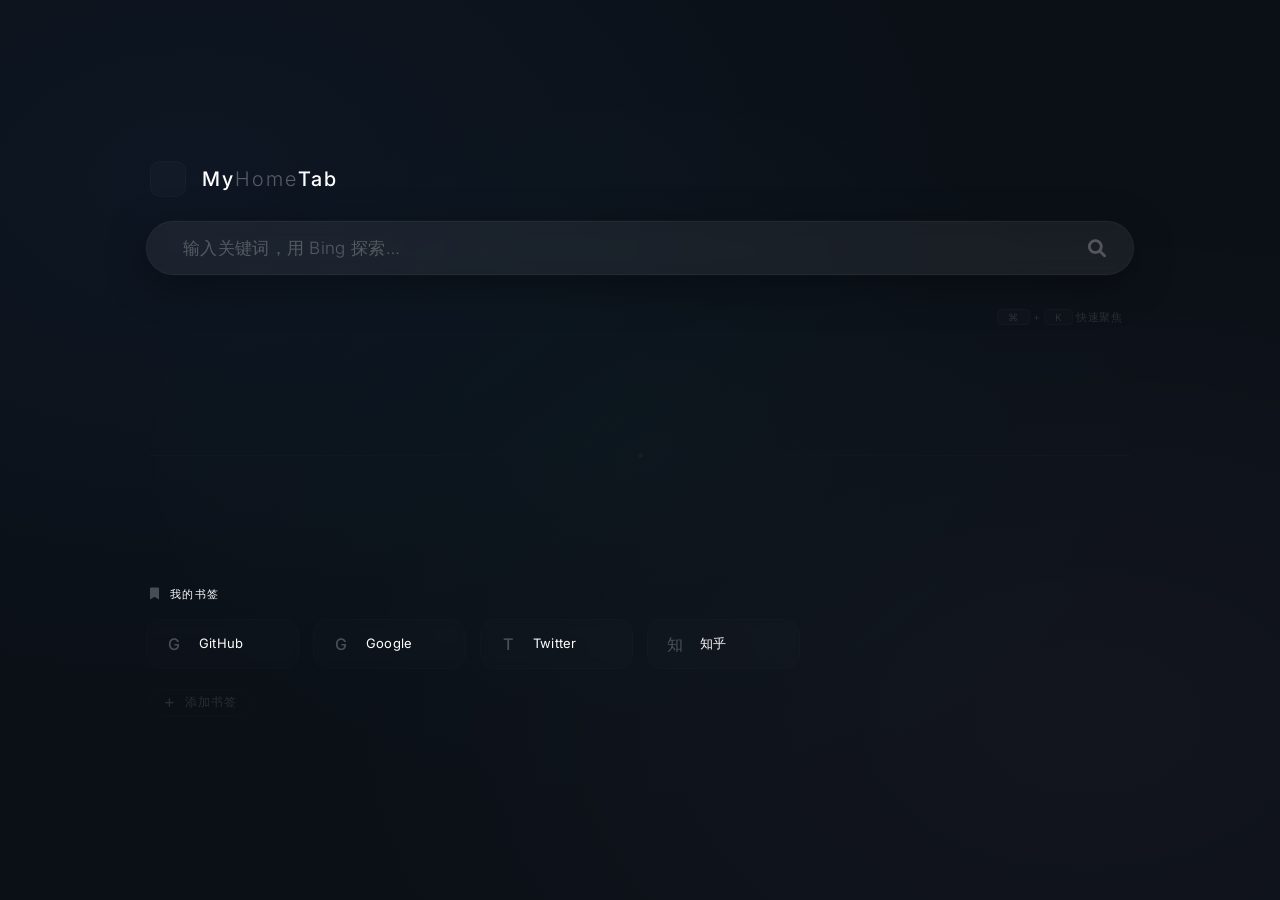
==== index.html @ f6739298 "Add files via upload" ====
<!DOCTYPE html>
<html lang="zh-CN">
<head>
    <meta charset="UTF-8" />
    <meta name="viewport" content="width=device-width, initial-scale=1.0" />
    <title>MyHomeTab</title>

    <!-- ===== 外部样式 ===== -->
    <link rel="stylesheet" href="styles.css" />

    <!-- ===== Font Awesome 图标库 ===== -->
    <link rel="stylesheet" href="https://cdnjs.cloudflare.com/ajax/libs/font-awesome/6.0.0-beta3/css/all.min.css" />

    <!-- ===== Google Font: Inter ===== -->
    <link rel="preconnect" href="https://fonts.googleapis.com" />
    <link rel="preconnect" href="https://fonts.gstatic.com" crossorigin />
    <link href="https://fonts.googleapis.com/css2?family=Inter:opsz,wght@14..32,300;14..32,400;14..32,500;14..32,600&display=swap" rel="stylesheet" />
</head>
<body>

    <!-- ============================================================
    HTML 结构
    ============================================================ -->
    <div class="home">

        <!-- ===== 标题 ===== -->
        <header class="brand">
            <div class="logo-icon">
                <i class="fas fa-command"></i>
            </div>
            <div class="title-text">My<span>Home</span>Tab</div>
        </header>

        <!-- ===== 搜索栏 ===== -->
        <div class="search-wrapper">
            <input
            type="text"
            id="searchInput"
            placeholder="输入关键词，用 Bing 探索…"
            autofocus
            />
            <i class="fas fa-search search-icon"></i>
        </div>
        <div class="search-hint">
            <kbd>⌘</kbd> + <kbd>K</kbd> 快速聚焦
        </div>

        <!-- ===== 分隔 ===== -->
        <div class="divider">
            <span class="line"></span>
            <span class="dot"></span>
            <span class="line-right"></span>
        </div>

        <!-- ===== 书签 ===== -->
        <section class="bookmarks-section">
            <div class="bookmarks-header">
                <span class="left">
                    <i class="fas fa-bookmark"></i> 我的书签
                </span>
            </div>

            <!-- 书签网格 -->
            <div id="bookmarksGrid" class="bookmarks-grid">
                <!-- 由 JavaScript 动态渲染 -->
            </div>

            <!-- 添加书签：折叠 -->
            <div class="add-bookmark-toggle">
                <button class="toggle-btn" id="toggleAddBtn">
                    <i class="fas fa-plus" id="toggleIcon"></i> 添加书签
                </button>
            </div>

            <div class="add-bookmark-panel" id="addPanel">
                <div class="add-bookmark-form">
                    <input
                    type="text"
                    id="newBookmarkName"
                    placeholder="名称"
                    maxlength="30"
                    />
                    <input
                    type="text"
                    id="newBookmarkUrl"
                    placeholder="网址"
                    />
                    <button class="add-btn" id="addBookmarkBtn">
                        <i class="fas fa-plus"></i> 添加
                    </button>
                </div>
            </div>
        </section>

    </div>

    <!-- ===== 外部 JavaScript ===== -->
    <script src="script.js"></script>
</body>
</html>
---- styles.css ----
/* ============================================================
 *  styles.css — 仅改排版 · 颜色/背景/字体全保留
 *  ============================================================ */

/* ---------- 全局重置 ---------- */
* {
    margin: 0;
    padding: 0;
    box-sizing: border-box;
}

body {
    font-family: 'Inter', -apple-system, BlinkMacSystemFont, 'Segoe UI', Roboto, sans-serif;
    min-height: 100vh;
    display: flex;
    justify-content: center;
    align-items: center;
    padding: 40px 32px;           /* 改：外间距更舒展 */
    background: #0b1017;
    background-image:
    radial-gradient(ellipse at 15% 20%, rgba(56, 139, 253, 0.05) 0%, transparent 50%),
    radial-gradient(ellipse at 85% 80%, rgba(255, 182, 255, 0.03) 0%, transparent 50%),
    radial-gradient(ellipse at 50% 50%, rgba(0, 230, 200, 0.02) 0%, transparent 60%);
    background-attachment: fixed;
    color: #ffffff;
    line-height: 1.5;
}

/* ---------- 主容器 ---------- */
.home {
    max-width: 1000px;            /* 改：稍微放宽 */
    width: 100%;
    display: flex;
    flex-direction: column;
    gap: 28px;                   /* 改：增大整体间距 */
    padding: 0 6px;
}

/* ---------- 标题 ---------- */
.brand {
    display: flex;
    align-items: center;
    gap: 16px;                   /* 改：稍宽 */
    user-select: none;
    padding: 0 4px;
    margin-top: -8px;
}

.brand .logo-icon {
    width: 36px;                 /* 改：略大一点 */
    height: 36px;
    border-radius: 10px;
    background: rgba(255, 255, 255, 0.02);
    display: flex;
    align-items: center;
    justify-content: center;
    font-size: 16px;
    color: #ffffff;
    border: 1px solid rgba(255, 255, 255, 0.02);
    flex-shrink: 0;
}

.brand .title-text {
    font-size: 20px;             /* 改：稍大 */
    font-weight: 500;
    letter-spacing: 2px;         /* 改：字距略增 */
    color: #ffffff;
}

.brand .title-text span {
    font-weight: 300;
    color: rgba(255, 255, 255, 0.3);
}

.brand .badge {
    margin-left: auto;
    font-size: 9px;
    font-weight: 400;
    letter-spacing: 1.5px;
    color: #ffffff;
    padding: 2px 14px;           /* 改：左右内边距略增 */
    border-radius: 30px;
    border: 1px solid rgba(255, 255, 255, 0.02);
    background: rgba(255, 255, 255, 0.01);
    text-transform: uppercase;
}

/* ---------- 搜索栏 ---------- */
.search-wrapper {
    position: relative;
    width: 100%;
    margin-top: -4px;            /* 改：微调 */
}

.search-wrapper input {
    width: 100%;
    padding: 16px 32px 16px 36px; /* 改：内边距更宽松 */
    border: none;
    border-radius: 48px;
    background: rgba(255, 255, 255, 0.04);
    backdrop-filter: blur(8px);
    color: #ffffff;
    font-size: 17px;
    font-weight: 400;
    outline: none;
    transition: all 0.3s ease;
    border: 1px solid rgba(255, 255, 255, 0.02);
    box-shadow: 0 6px 28px rgba(0, 0, 0, 0.25);
    letter-spacing: 0.3px;
    font-family: 'Inter', sans-serif;
}

.search-wrapper input::placeholder {
    color: rgba(255, 255, 255, 0.25);
    font-weight: 300;
}

.search-wrapper input:focus {
    background: rgba(255, 255, 255, 0.06);
    border-color: rgba(255, 255, 255, 0.04);
    box-shadow: 0 10px 40px rgba(0, 0, 0, 0.35), 0 0 0 1px rgba(255, 255, 255, 0.02);
}

.search-wrapper .search-icon {
    position: absolute;
    right: 28px;                /* 改：微调 */
    top: 50%;
    transform: translateY(-50%);
    color: rgba(255, 255, 255, 0.12);
    font-size: 18px;            /* 改：略大 */
    pointer-events: none;
    transition: color 0.3s;
}

.search-wrapper:focus-within .search-icon {
    color: rgba(255, 255, 255, 0.25);
}

.search-hint {
    text-align: right;
    font-size: 11px;
    font-weight: 300;
    color: rgba(255, 255, 255, 0.12);
    letter-spacing: 0.5px;
    margin-top: 6px;            /* 改：增加上间距 */
    padding-right: 12px;        /* 改：微调 */
}

.search-hint kbd {
    background: rgba(255, 255, 255, 0.01);
    padding: 1px 10px;
    border-radius: 4px;
    font-size: 10px;
    color: rgba(255, 255, 255, 0.15);
    border: 1px solid rgba(255, 255, 255, 0.02);
    font-family: 'Inter', sans-serif;
}

/* ---------- 分隔 ---------- */
.divider {
    display: flex;
    align-items: center;
    gap: 18px;                  /* 改：间距拉大 */
    padding: 0 4px;
    margin-top: 100px;           /* 改：上下间距调小，更紧凑 */
    margin-bottom: 100px;
}

.divider .line {
    flex: 1;
    height: 1px;
    background: linear-gradient(to right, rgba(255, 255, 255, 0.02), rgba(255, 255, 255, 0.00));
}

.divider .dot {
    width: 5px;                 /* 改：稍大 */
    height: 5px;
    border-radius: 50%;
    background: rgba(255, 255, 255, 0.03);
    flex-shrink: 0;
}

.divider .line-right {
    flex: 1;
    height: 1px;
    background: linear-gradient(to left, rgba(255, 255, 255, 0.02), rgba(255, 255, 255, 0.00));
}

/* ---------- 书签区域 ---------- */
.bookmarks-section {
    display: flex;
    flex-direction: column;
    gap: 16px;                  /* 改：增大间距 */
}

.bookmarks-header {
    display: flex;
    justify-content: space-between;
    align-items: center;
    padding: 0 4px;             /* 改：微调 */
    color: #ffffff;
    font-size: 11px;
    font-weight: 400;
    letter-spacing: 1.2px;
    text-transform: uppercase;
}

.bookmarks-header .left {
    display: flex;
    align-items: center;
    gap: 10px;                  /* 改：稍宽 */
}

.bookmarks-header .left i {
    font-size: 12px;
    opacity: 0.25;
}

.bookmarks-header .right {
    font-size: 9px;
    letter-spacing: 1px;
    color: rgba(255, 255, 255, 0.08);
}

/* ---------- 书签网格（横屏多列） ---------- */
.bookmarks-grid {
    display: grid;
    grid-template-columns: repeat(auto-fill, minmax(140px, 1fr)); /* 改：最小列宽加大，减少列数更宽松 */
    gap: 14px;                  /* 改：间距加大 */
}

.bookmark-item {
    display: flex;
    align-items: center;
    gap: 12px;                  /* 改：间距加大 */
    background: rgba(255, 255, 255, 0.01);
    border-radius: 14px;
    padding: 12px 16px 12px 14px; /* 改：内边距更舒服 */
    border: 1px solid rgba(255, 255, 255, 0.01);
    transition: all 0.25s ease;
    text-decoration: none;
    color: #ffffff;
    font-size: 13px;
    font-weight: 400;
    backdrop-filter: blur(4px);
    position: relative;
}

.bookmark-item:hover {
    background: rgba(255, 255, 255, 0.03);
    border-color: rgba(255, 255, 255, 0.02);
    transform: translateY(-2px);
    box-shadow: 0 6px 20px rgba(0, 0, 0, 0.2);
    color: #ffffff;
}

.bookmark-item .bookmark-icon {
    font-size: 16px;
    font-weight: 500;
    color: rgba(255, 255, 255, 0.25);
    width: 26px;                /* 改：稍宽 */
    text-align: center;
    flex-shrink: 0;
}

.bookmark-item:hover .bookmark-icon {
    color: rgba(255, 255, 255, 0.4);
}

.bookmark-item .bookmark-name {
    flex: 1;
    white-space: nowrap;
    overflow: hidden;
    text-overflow: ellipsis;
    font-weight: 400;
    letter-spacing: 0.2px;
}

.bookmark-item .delete-btn {
    background: none;
    border: none;
    color: rgba(255, 255, 255, 0.02);
    cursor: pointer;
    font-size: 12px;            /* 改：略大 */
    padding: 0 4px;             /* 改：微调 */
    transition: all 0.25s;
    flex-shrink: 0;
    opacity: 0;
    transform: scale(0.8);
}

.bookmark-item:hover .delete-btn {
    opacity: 1;
    transform: scale(1);
    color: rgba(255, 255, 255, 0.08);
}

.bookmark-item .delete-btn:hover {
    color: rgba(255, 100, 100, 0.6) !important;
}

.empty-bookmarks {
    color: rgba(255, 255, 255, 0.08);
    font-size: 13px;
    font-weight: 300;
    text-align: center;
    padding: 24px 0;            /* 改：上下内边距增加 */
    letter-spacing: 1.2px;
    grid-column: 1 / -1;
}

/* ---------- 添加书签 — 折叠 ---------- */
.add-bookmark-toggle {
    display: flex;
    align-items: center;
    padding: 0 4px;             /* 改：微调 */
    margin-top: 4px;            /* 改：微调 */
}

.add-bookmark-toggle .toggle-btn {
    background: none;
    border: none;
    color: rgba(255, 255, 255, 0.12);
    font-size: 12px;
    font-weight: 400;
    cursor: pointer;
    transition: all 0.3s;
    font-family: 'Inter', sans-serif;
    letter-spacing: 1px;
    display: flex;
    align-items: center;
    gap: 10px;                  /* 改：间距稍大 */
    padding: 4px 14px;          /* 改：微调 */
    border-radius: 30px;
    border: 1px solid rgba(255, 255, 255, 0.01);
}

.add-bookmark-toggle .toggle-btn:hover {
    color: rgba(255, 255, 255, 0.3);
    border-color: rgba(255, 255, 255, 0.02);
}

.add-bookmark-toggle .toggle-btn i {
    font-size: 11px;
    transition: transform 0.35s ease;
}

.add-bookmark-toggle .toggle-btn i.open {
    transform: rotate(45deg);
}

/* 折叠面板 */
.add-bookmark-panel {
    overflow: hidden;
    max-height: 0;
    opacity: 0;
    transition: max-height 0.4s cubic-bezier(0.25, 0.46, 0.45, 0.94),
    opacity 0.35s ease,
    margin 0.3s ease;
    margin-top: 0;
}

.add-bookmark-panel.open {
    max-height: 200px;          /* 改：略微增加 */
    opacity: 1;
    margin-top: 12px;           /* 改：加大展开间距 */
}

.add-bookmark-form {
    display: flex;
    gap: 14px;                  /* 改：间距加大 */
    align-items: center;
    flex-wrap: wrap;
    background: rgba(255, 255, 255, 0.01);
    border-radius: 36px;
    padding: 6px 6px 6px 22px;  /* 改：内边距调整 */
    border: 1px solid rgba(255, 255, 255, 0.01);
    transition: border-color 0.3s;
}

.add-bookmark-form:focus-within {
    border-color: rgba(255, 255, 255, 0.02);
}

.add-bookmark-form input {
    flex: 1;
    min-width: 100px;           /* 改：加大最小宽度 */
    padding: 10px 0;            /* 改：上下内边距增加 */
    border: none;
    background: transparent;
    color: #ffffff;
    font-size: 13px;
    font-weight: 400;
    outline: none;
    font-family: 'Inter', sans-serif;
    letter-spacing: 0.2px;
}

.add-bookmark-form input::placeholder {
    color: rgba(255, 255, 255, 0.1);
    font-weight: 300;
}

.add-bookmark-form .add-btn {
    padding: 10px 24px;         /* 改：按钮更大 */
    border-radius: 32px;
    border: none;
    background: rgba(255, 255, 255, 0.01);
    color: rgba(255, 255, 255, 0.25);
    font-size: 12px;
    font-weight: 400;
    cursor: pointer;
    transition: all 0.3s;
    border: 1px solid rgba(255, 255, 255, 0.01);
    font-family: 'Inter', sans-serif;
    white-space: nowrap;
    letter-spacing: 0.8px;
    display: flex;
    align-items: center;
    gap: 8px;                   /* 改：间距加大 */
}

.add-bookmark-form .add-btn:hover {
    background: rgba(255, 255, 255, 0.02);
    color: rgba(255, 255, 255, 0.4);
    border-color: rgba(255, 255, 255, 0.02);
}

.add-bookmark-form .add-btn i {
    font-size: 11px;
    opacity: 0.4;
}

/* ---------- 底部 ---------- */
.footer {
    margin-top: 8px;            /* 改：微调 */
    text-align: center;
    font-size: 9px;
    font-weight: 300;
    letter-spacing: 2px;
    color: rgba(255, 255, 255, 0.04);
    padding-top: 20px;          /* 改：上内边距增加 */
    border-top: 1px solid rgba(255, 255, 255, 0.01);
}

.footer i {
    margin: 0 6px;
    opacity: 0.2;
}

/* ---------- 响应式：仅调整排版断点 ---------- */
@media (max-width: 800px) {
    .home {
        gap: 20px;              /* 改：间距调小 */
        padding: 0 4px;
    }
    .brand .title-text {
        font-size: 18px;        /* 改：稍小 */
        letter-spacing: 1.5px;
    }
    .brand .badge {
        display: none;
    }
    .search-wrapper input {
        font-size: 15px;
        padding: 14px 24px 14px 28px; /* 改：内边距调整 */
        border-radius: 40px;
    }
    .bookmarks-grid {
        grid-template-columns: repeat(auto-fill, minmax(130px, 1fr)); /* 改：列宽调整 */
        gap: 12px;
    }
    .bookmark-item {
        padding: 10px 14px;
        font-size: 12px;
        border-radius: 12px;
    }
    .add-bookmark-form {
        padding: 6px 6px 6px 16px;
    }
    .add-bookmark-form input {
        font-size: 12px;
        min-width: 80px;
    }
    .add-bookmark-form .add-btn {
        padding: 8px 18px;
        font-size: 11px;
    }
}

@media (max-width: 500px) {
    body {
        padding: 20px 14px;     /* 改：小屏内边距 */
    }
    .home {
        gap: 16px;              /* 改：间距缩小 */
    }
    .brand .title-text {
        font-size: 16px;
        letter-spacing: 1px;
    }
    .brand .logo-icon {
        width: 28px;
        height: 28px;
        font-size: 13px;
    }
    .search-wrapper input {
        font-size: 14px;
        padding: 12px 18px 12px 22px;
        border-radius: 32px;
    }
    .search-wrapper .search-icon {
        right: 16px;
        font-size: 15px;
    }
    .bookmarks-grid {
        grid-template-columns: 1fr 1fr;  /* 改：固定两列 */
        gap: 8px;
    }
    .bookmark-item {
        padding: 8px 12px;
        font-size: 11px;
        border-radius: 10px;
    }
    .bookmark-item .bookmark-icon {
        font-size: 14px;
        width: 22px;
    }
    .add-bookmark-form {
        flex-wrap: wrap;
        padding: 8px 12px;
        border-radius: 20px;
        gap: 8px;
    }
    .add-bookmark-form input {
        flex-basis: 100%;
        padding: 8px 0;
        min-width: unset;
    }
    .add-bookmark-form .add-btn {
        width: 100%;
        justify-content: center;
        padding: 10px;
    }
    .search-hint {
        text-align: center;
        font-size: 10px;
        margin-top: 4px;
    }
    .divider {
        gap: 12px;
        margin-top: 60px;
        margin-bottom: 60px;
    }
    .bookmarks-header {
        font-size: 10px;
    }
}
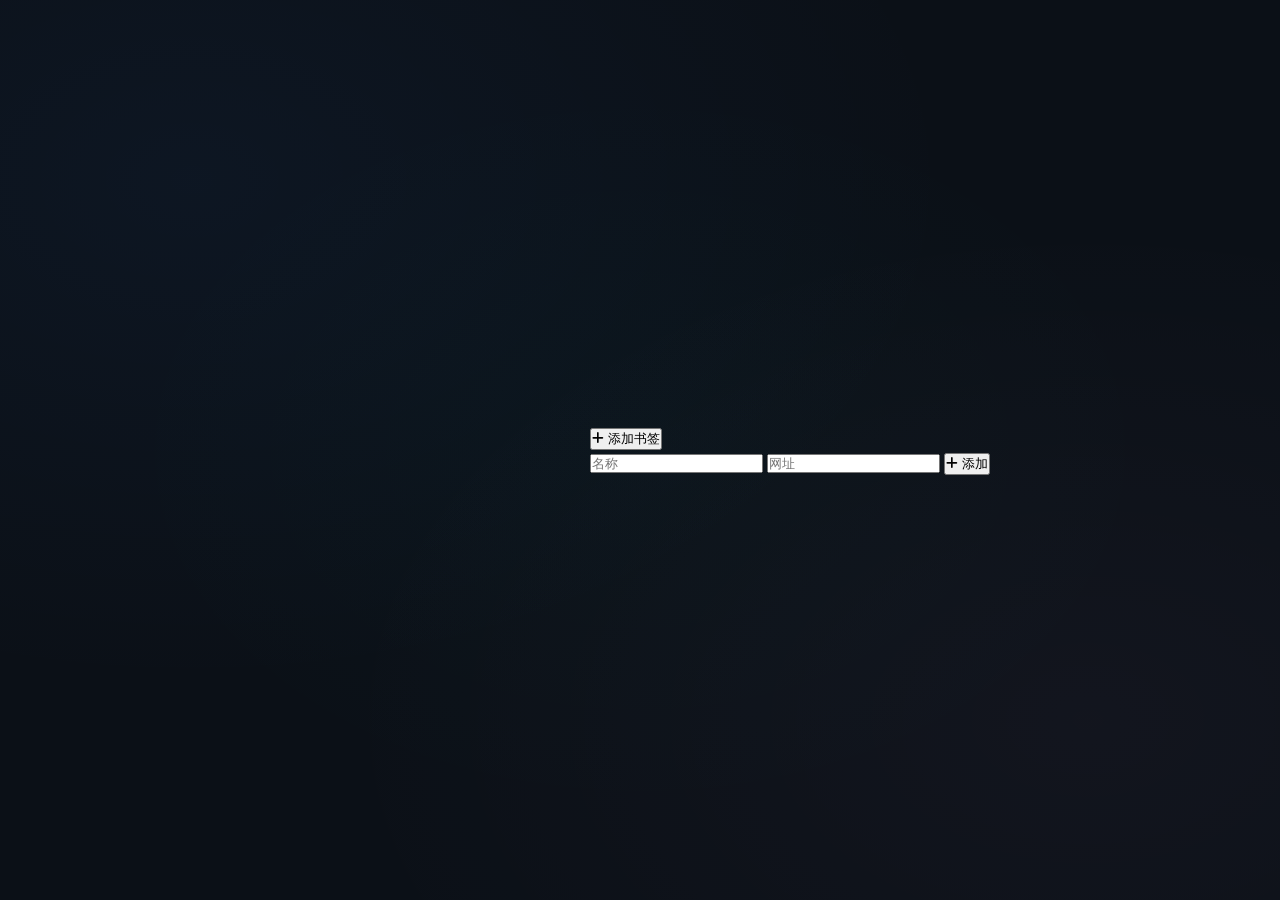
==== commit 074ebd65: "Refactor HTML structure and remove comments" ====
--- a/index.html
+++ b/index.html
@@ -1,100 +1,42 @@
 <!DOCTYPE html>
 <html lang="zh-CN">
 <head>
-    <meta charset="UTF-8" />
-    <meta name="viewport" content="width=device-width, initial-scale=1.0" />
-    <title>MyHomeTab</title>
-
-    <!-- ===== 外部样式 ===== -->
-    <link rel="stylesheet" href="styles.css" />
-
-    <!-- ===== Font Awesome 图标库 ===== -->
-    <link rel="stylesheet" href="https://cdnjs.cloudflare.com/ajax/libs/font-awesome/6.0.0-beta3/css/all.min.css" />
-
-    <!-- ===== Google Font: Inter ===== -->
-    <link rel="preconnect" href="https://fonts.googleapis.com" />
-    <link rel="preconnect" href="https://fonts.gstatic.com" crossorigin />
-    <link href="https://fonts.googleapis.com/css2?family=Inter:opsz,wght@14..32,300;14..32,400;14..32,500;14..32,600&display=swap" rel="stylesheet" />
+  <meta charset="UTF-8" />
+  <meta name="viewport" content="width=device-width, initial-scale=1.0" />
+  <title>MyHomeTab</title>
+  <link rel="stylesheet" href="styles.css" />
+  <link rel="stylesheet" href="https://cdnjs.cloudflare.com/ajax/libs/font-awesome/6.0.0-beta3/css/all.min.css" />
+  <link rel="preconnect" href="https://fonts.googleapis.com" />
+  <link rel="preconnect" href="https://fonts.gstatic.com" crossorigin />
+  <link href="https://fonts.googleapis.com/css2?family=Inter:opsz,wght@14..32,300;14..32,400;14..32,500;14..32,600&display=swap" rel="stylesheet" />
 </head>
 <body>
+  <!-- Canvas 粒子背景 -->
+  <canvas id="bgCanvas"></canvas>
 
-    <!-- ============================================================
-    HTML 结构
-    ============================================================ -->
-    <div class="home">
+  <main class="container">
+    <!-- 书签网格 -->
+    <section class="bookmarks-section">
+      <div id="bookmarksGrid" class="bookmarks-grid"></div>
+    </section>
 
-        <!-- ===== 标题 ===== -->
-        <header class="brand">
-            <div class="logo-icon">
-                <i class="fas fa-command"></i>
-            </div>
-            <div class="title-text">My<span>Home</span>Tab</div>
-        </header>
+    <!-- 添加书签（折叠） -->
+    <div class="add-section">
+      <button class="add-toggle" id="toggleAddBtn">
+        <i class="fas fa-plus" id="toggleIcon"></i>
+        <span>添加书签</span>
+      </button>
+      <div class="add-panel" id="addPanel">
+        <div class="add-form">
+          <input type="text" id="newBookmarkName" placeholder="名称" maxlength="30" autocomplete="off" />
+          <input type="text" id="newBookmarkUrl" placeholder="网址" autocomplete="off" />
+          <button class="add-btn" id="addBookmarkBtn"><i class="fas fa-plus"></i> 添加</button>
+        </div>
+      </div>
+    </div>
+    <!-- 页脚已移除 -->
+  </main>
 
-        <!-- ===== 搜索栏 ===== -->
-        <div class="search-wrapper">
-            <input
-            type="text"
-            id="searchInput"
-            placeholder="输入关键词，用 Bing 探索…"
-            autofocus
-            />
-            <i class="fas fa-search search-icon"></i>
-        </div>
-        <div class="search-hint">
-            <kbd>⌘</kbd> + <kbd>K</kbd> 快速聚焦
-        </div>
-
-        <!-- ===== 分隔 ===== -->
-        <div class="divider">
-            <span class="line"></span>
-            <span class="dot"></span>
-            <span class="line-right"></span>
-        </div>
-
-        <!-- ===== 书签 ===== -->
-        <section class="bookmarks-section">
-            <div class="bookmarks-header">
-                <span class="left">
-                    <i class="fas fa-bookmark"></i> 我的书签
-                </span>
-            </div>
-
-            <!-- 书签网格 -->
-            <div id="bookmarksGrid" class="bookmarks-grid">
-                <!-- 由 JavaScript 动态渲染 -->
-            </div>
-
-            <!-- 添加书签：折叠 -->
-            <div class="add-bookmark-toggle">
-                <button class="toggle-btn" id="toggleAddBtn">
-                    <i class="fas fa-plus" id="toggleIcon"></i> 添加书签
-                </button>
-            </div>
-
-            <div class="add-bookmark-panel" id="addPanel">
-                <div class="add-bookmark-form">
-                    <input
-                    type="text"
-                    id="newBookmarkName"
-                    placeholder="名称"
-                    maxlength="30"
-                    />
-                    <input
-                    type="text"
-                    id="newBookmarkUrl"
-                    placeholder="网址"
-                    />
-                    <button class="add-btn" id="addBookmarkBtn">
-                        <i class="fas fa-plus"></i> 添加
-                    </button>
-                </div>
-            </div>
-        </section>
-
-    </div>
-
-    <!-- ===== 外部 JavaScript ===== -->
-    <script src="script.js"></script>
+  <script src="script.js"></script>
 </body>
 </html>
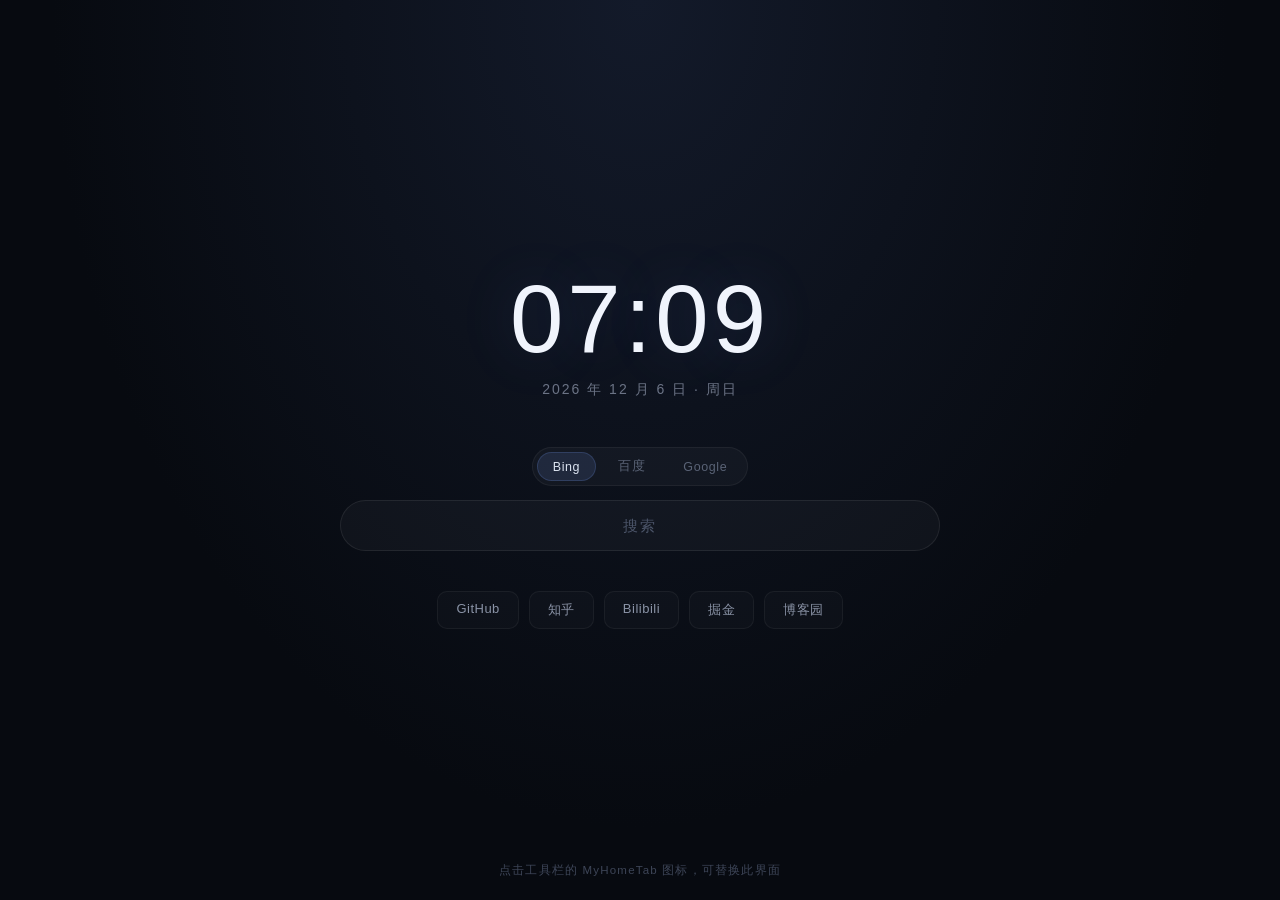
==== commit be080043: "v2.3：自定义 HTML 容器 + 默认界面" ====
--- a/index.html
+++ b/index.html
@@ -1,42 +1,192 @@
 <!DOCTYPE html>
 <html lang="zh-CN">
 <head>
-  <meta charset="UTF-8" />
-  <meta name="viewport" content="width=device-width, initial-scale=1.0" />
-  <title>MyHomeTab</title>
-  <link rel="stylesheet" href="styles.css" />
-  <link rel="stylesheet" href="https://cdnjs.cloudflare.com/ajax/libs/font-awesome/6.0.0-beta3/css/all.min.css" />
-  <link rel="preconnect" href="https://fonts.googleapis.com" />
-  <link rel="preconnect" href="https://fonts.gstatic.com" crossorigin />
-  <link href="https://fonts.googleapis.com/css2?family=Inter:opsz,wght@14..32,300;14..32,400;14..32,500;14..32,600&display=swap" rel="stylesheet" />
+<meta charset="UTF-8">
+<meta name="viewport" content="width=device-width, initial-scale=1.0">
+<title>新标签页</title>
+<style>
+  * { margin: 0; padding: 0; box-sizing: border-box; }
+
+  html, body {
+    height: 100%;
+    overflow: hidden;
+    background: #070a10;
+    color: #e6ebf5;
+    font-family: -apple-system, BlinkMacSystemFont, "Segoe UI", Roboto,
+                 "PingFang SC", "Microsoft YaHei", sans-serif;
+  }
+
+  #frame, #default {
+    position: fixed;
+    inset: 0;
+    width: 100%;
+    height: 100%;
+  }
+  #frame { border: 0; display: block; }
+  #frame[hidden], #default[hidden] { display: none; }
+
+  /* ---------- 默认界面 ---------- */
+  #default {
+    display: flex;
+    flex-direction: column;
+    align-items: center;
+    justify-content: center;
+    background: radial-gradient(ellipse at 50% 0%, #131a2a 0%, #070a10 65%);
+    user-select: none;
+  }
+
+  .clock {
+    font-size: 96px;
+    font-weight: 200;
+    letter-spacing: 4px;
+    color: #f0f4fc;
+    font-variant-numeric: tabular-nums;
+    line-height: 1;
+    text-shadow: 0 0 60px rgba(120, 160, 255, .18);
+  }
+  .date {
+    margin-top: 14px;
+    font-size: 14px;
+    letter-spacing: 2px;
+    color: #6b7385;
+  }
+
+  .search {
+    margin-top: 48px;
+    width: min(600px, 82vw);
+    display: flex;
+    flex-direction: column;
+    align-items: center;
+    gap: 14px;
+  }
+
+  .engines {
+    display: flex;
+    gap: 6px;
+    padding: 4px;
+    border-radius: 999px;
+    background: rgba(255,255,255,.03);
+    border: 1px solid rgba(255,255,255,.05);
+  }
+  .engine {
+    padding: 6px 16px;
+    border: none;
+    background: transparent;
+    color: #5a6376;
+    font-size: 12.5px;
+    font-family: inherit;
+    letter-spacing: .6px;
+    border-radius: 999px;
+    cursor: pointer;
+    transition: .18s;
+  }
+  .engine:hover { color: #8a93a6; }
+  .engine.active {
+    color: #dbe3f0;
+    background: rgba(120, 160, 255, .12);
+    box-shadow: inset 0 0 0 1px rgba(120, 160, 255, .18);
+  }
+
+  .search input {
+    width: 100%;
+    padding: 16px 24px;
+    border-radius: 999px;
+    border: 1px solid rgba(255,255,255,.08);
+    background: rgba(255,255,255,.03);
+    color: #e6ebf5;
+    font-size: 15px;
+    font-family: inherit;
+    outline: none;
+    transition: .25s;
+    text-align: center;
+    letter-spacing: .5px;
+  }
+  .search input::placeholder {
+    color: #4b5468;
+    letter-spacing: 2px;
+  }
+  .search input:focus {
+    border-color: rgba(120, 160, 255, .3);
+    background: rgba(255,255,255,.05);
+    box-shadow: 0 0 0 4px rgba(120, 160, 255, .06);
+  }
+
+  .links {
+    margin-top: 40px;
+    display: flex;
+    gap: 10px;
+    flex-wrap: wrap;
+    justify-content: center;
+    padding: 0 24px;
+  }
+  .links a {
+    padding: 9px 18px;
+    border-radius: 10px;
+    border: 1px solid rgba(255,255,255,.05);
+    background: rgba(255,255,255,.02);
+    color: #8a93a6;
+    font-size: 13px;
+    text-decoration: none;
+    transition: .2s;
+    letter-spacing: .5px;
+  }
+  .links a:hover {
+    color: #dbe3f0;
+    border-color: rgba(255,255,255,.14);
+    background: rgba(255,255,255,.05);
+    transform: translateY(-2px);
+  }
+
+  .hint {
+    position: fixed;
+    bottom: 22px;
+    font-size: 11.5px;
+    color: #3d4557;
+    letter-spacing: 1.2px;
+  }
+
+  @media (max-width: 600px) {
+    .clock { font-size: 64px; letter-spacing: 2px; }
+    .date { font-size: 12px; }
+    .search { margin-top: 36px; gap: 12px; }
+    .engine { padding: 5px 12px; font-size: 12px; }
+    .search input { padding: 13px 18px; font-size: 14px; }
+    .links { margin-top: 28px; gap: 8px; }
+    .links a { padding: 8px 14px; font-size: 12px; }
+    .hint { font-size: 10.5px; }
+  }
+</style>
 </head>
 <body>
-  <!-- Canvas 粒子背景 -->
-  <canvas id="bgCanvas"></canvas>
+  <!-- 默认界面（未设置自定义 HTML 时显示） -->
+  <div id="default">
+    <div class="clock" id="clock">--:--</div>
+    <div class="date" id="date"></div>
 
-  <main class="container">
-    <!-- 书签网格 -->
-    <section class="bookmarks-section">
-      <div id="bookmarksGrid" class="bookmarks-grid"></div>
-    </section>
+    <form class="search" id="searchForm">
+      <div class="engines" id="engines">
+        <button type="button" class="engine active" data-engine="bing">Bing</button>
+        <button type="button" class="engine" data-engine="baidu">百度</button>
+        <button type="button" class="engine" data-engine="google">Google</button>
+      </div>
+      <input type="text" id="q" placeholder="搜索" autocomplete="off" spellcheck="false">
+    </form>
 
-    <!-- 添加书签（折叠） -->
-    <div class="add-section">
-      <button class="add-toggle" id="toggleAddBtn">
-        <i class="fas fa-plus" id="toggleIcon"></i>
-        <span>添加书签</span>
-      </button>
-      <div class="add-panel" id="addPanel">
-        <div class="add-form">
-          <input type="text" id="newBookmarkName" placeholder="名称" maxlength="30" autocomplete="off" />
-          <input type="text" id="newBookmarkUrl" placeholder="网址" autocomplete="off" />
-          <button class="add-btn" id="addBookmarkBtn"><i class="fas fa-plus"></i> 添加</button>
-        </div>
-      </div>
+    <div class="links">
+      <a href="https://github.com" target="_blank" rel="noopener">GitHub</a>
+      <a href="https://www.zhihu.com" target="_blank" rel="noopener">知乎</a>
+      <a href="https://www.bilibili.com" target="_blank" rel="noopener">Bilibili</a>
+      <a href="https://juejin.cn" target="_blank" rel="noopener">掘金</a>
+      <a href="https://www.cnblogs.com" target="_blank" rel="noopener">博客园</a>
     </div>
-    <!-- 页脚已移除 -->
-  </main>
 
-  <script src="script.js"></script>
+    <div class="hint">点击工具栏的 MyHomeTab 图标，可替换此界面</div>
+  </div>
+
+  <!-- 用户自定义 HTML 的渲染容器 -->
+  <iframe id="frame" src="sandbox.html" hidden
+    sandbox="allow-scripts allow-same-origin allow-forms allow-popups allow-modals allow-downloads"></iframe>
+
+  <script src="index.js"></script>
 </body>
 </html>
